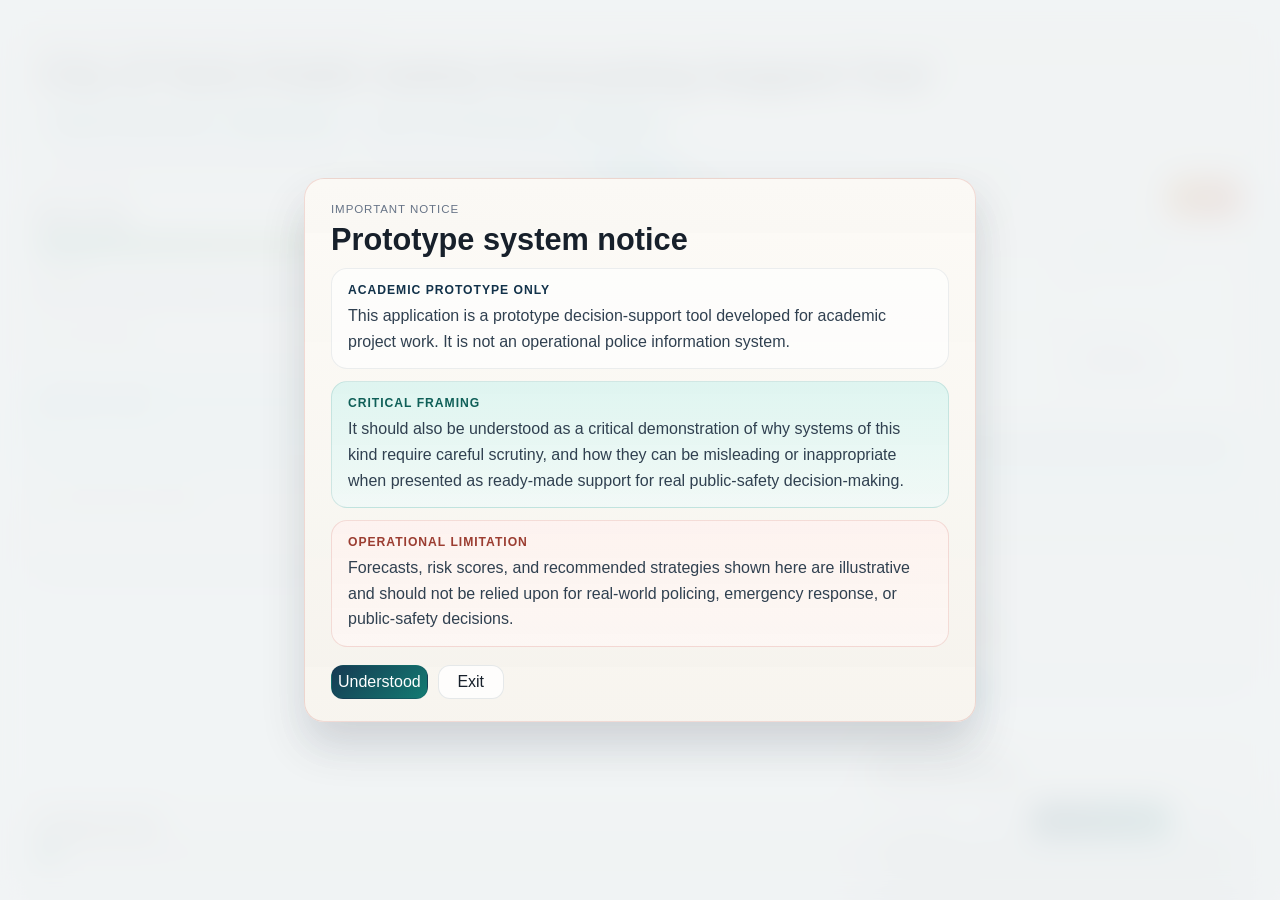
==== index.html @ fbf9be27 "Initial commit for GitHub Pages deployment" ====
<!DOCTYPE html>
<html lang="en">
<head>
  <meta charset="UTF-8">
  <meta name="viewport" content="width=device-width, initial-scale=1.0">
  <title>City of Tartu Public Safety Forecasting Support Tool</title>
  <link rel="stylesheet" href="app.css">
</head>
<body>
  <div class="app-shell">
    <div class="map-stage">
      <svg
        id="mapSvg"
        class="map-svg"
        viewBox="0 190 1220 1040"
        aria-label="City of Tartu public safety forecasting support tool"
        role="img"
      >
        <defs>
          <filter id="heat-blur" x="-50%" y="-50%" width="200%" height="200%">
            <feGaussianBlur stdDeviation="18"></feGaussianBlur>
          </filter>
          <filter id="panel-shadow" x="-30%" y="-30%" width="160%" height="160%">
            <feDropShadow dx="0" dy="6" stdDeviation="8" flood-color="#0d141b" flood-opacity="0.28"></feDropShadow>
          </filter>
        </defs>
        <rect x="-200" y="-200" width="2600" height="1800" fill="#ffffff"></rect>
        <g id="riverLayer" aria-hidden="true">
          <path
            class="river-outer"
            d="M 425 260
               C 412 292, 448 320, 500 344
               C 548 366, 610 390, 724 428
               C 746 452, 748 492, 732 534
               C 716 576, 706 618, 700 664
               C 720 704, 712 742, 742 784
               C 752 822, 776 862, 820 904
               C 866 944, 922 970, 990 990"
          ></path>
          <path
            class="river-inner"
            d="M 425 260
               C 412 292, 448 320, 500 344
               C 548 366, 610 390, 724 428
               C 746 452, 748 492, 732 534
               C 716 576, 706 618, 700 664
               C 720 704, 712 742, 742 784
               C 752 822, 776 862, 820 904
               C 866 944, 922 970, 990 990"
          ></path>
          <path
            class="river-branch"
            d="M 732 534
               C 770 560, 804 604, 820 650
               C 834 692, 840 734, 836 774"
          ></path>
        </g>
        <g id="districtZoneLayer"></g>
        <g id="districtLayer"></g>
      </svg>

      <header class="hud top-hud">
        <div class="top-left-stack">
          <div class="title-stack">
            <div class="eyebrow">Police Department Internal Decision Support</div>
            <h1>City of Tartu Public Safety Forecasting Support Tool</h1>
            <div class="title-subline">
              <a class="chip chip-link" href="xgboost_model.html">
                <span>XGBoost hourly forecast</span>
                <span class="chip-link-cue">Model details</span>
              </a>
              <a class="chip chip-link" href="dataset_view.html">
                <span>Source: Tartu Safety dataset</span>
                <span class="chip-link-cue">Open table</span>
              </a>
            </div>
          </div>

          <section class="panel legend-panel">
            <div class="panel-header tight">
              <div>
                <div class="panel-kicker">Heat legend</div>
                <h3>Risk scale</h3>
              </div>
              <div class="map-controls">
                <button id="zoomOut" class="mini-control zoom-label" type="button" aria-label="Zoom out">Zoom out</button>
                <button id="resetView" class="mini-control reset" type="button">Reset</button>
                <button id="zoomIn" class="mini-control zoom-label" type="button" aria-label="Zoom in">Zoom in</button>
              </div>
            </div>
            <div class="legend-bar"></div>
            <div class="legend-scale">
              <span>1/10 low</span>
              <span>10/10 critical</span>
            </div>
            <p class="legend-note">
              Risk score combines predicted incidents with population-adjusted exposure.
            </p>
            <div class="reference-block">
              <div class="panel-kicker">Map reference</div>
              <div id="districtReference" class="reference-list"></div>
            </div>
          </section>
        </div>
        <div class="summary-strip">
          <div class="summary-box context-highlight" id="summaryHourCard">
            <div class="summary-label">Forecast hour</div>
            <div class="summary-value" id="summaryHour">-</div>
          </div>
          <div class="summary-box">
            <div class="summary-label">Predicted city incidents</div>
            <div class="summary-value" id="summaryCityTotal">-</div>
          </div>
          <div class="summary-box">
            <div class="summary-label">City weather context</div>
            <div class="summary-value" id="summaryWeather">-</div>
          </div>
          <div class="summary-box">
            <div class="summary-label">Highest-risk suburb</div>
            <div class="summary-value" id="summaryTopArea">-</div>
          </div>
        </div>
      </header>

      <aside class="hud side-hud">
        <section class="panel selected-panel">
          <div class="panel-header">
            <div>
              <div class="panel-kicker">Selected suburb</div>
              <h2 id="selectedAreaName">Loading...</h2>
            </div>
            <div class="score-pill" id="selectedRiskPill">-</div>
          </div>
          <div class="metric-grid">
            <div class="metric">
              <span class="metric-label">Predicted incidents</span>
              <strong id="selectedIncident">-</strong>
            </div>
            <div class="metric">
              <span class="metric-label">Population</span>
              <strong id="selectedPopulation">-</strong>
            </div>
            <div class="metric">
              <span class="metric-label">Density</span>
              <strong id="selectedDensity">-</strong>
            </div>
            <div class="metric">
              <span class="metric-label">Forecast confidence</span>
              <strong id="selectedConfidence">-</strong>
            </div>
          </div>
          <div class="posture-card">
            <span class="metric-label">Recommended policing/patrolling strategy</span>
            <strong id="selectedPosture">-</strong>
          </div>
          <div class="risk-bar-shell">
            <div class="risk-bar-label">
              <span>Risk score</span>
              <span id="selectedRiskText">-</span>
            </div>
            <div class="risk-bar-track">
              <div class="risk-bar-fill" id="selectedRiskBar"></div>
            </div>
          </div>
          <div class="detail-list">
            <div><span>Foot traffic</span><strong id="selectedFootTraffic">-</strong></div>
            <div><span>Area type</span><strong id="selectedAreaType">-</strong></div>
            <div><span>Nightlife / student</span><strong id="selectedLifestyle">-</strong></div>
            <div><span>Population pressure</span><strong id="selectedPerCapita">-</strong></div>
          </div>
          <p class="selected-note" id="selectedNarrative"></p>
        </section>

        <section class="panel plan-panel">
          <div class="panel-header tight">
            <div>
              <div class="panel-kicker">Decision support</div>
              <h3>Patrol planning</h3>
            </div>
          </div>
          <p class="plan-copy">
            Turn the 48-hour forecast into direct patrol guidance.
          </p>
          <a class="plan-button" href="policing_plan.html">Generate 48-hour policing plan</a>
        </section>
      </aside>

      <footer class="hud bottom-hud">
        <div class="timeline-head">
          <div class="timeline-title">
            <div class="panel-kicker">48-hour outlook</div>
            <div id="timelineStamp" class="timeline-stamp">Loading forecast...</div>
          </div>
          <div class="timeline-controls">
            <button id="stepBack" class="control-button" type="button">-1h</button>
            <button id="playToggle" class="control-button primary" type="button">Run 48h Forecast</button>
            <button id="stepForward" class="control-button" type="button">+1h</button>
          </div>
        </div>
        <input id="hourSlider" class="timeline-slider" type="range" min="0" max="47" step="1" value="0">
        <div id="sliderScale" class="slider-scale"></div>
      </footer>

      <div id="loadingState" class="loading-state">
        <div class="loading-card">
          <div class="loading-title">Preparing 48-hour city forecast</div>
          <div class="loading-copy">Reading suburb history, weather context, and map layers.</div>
        </div>
      </div>

      <div id="errorState" class="error-state hidden">
        <div class="loading-card error-card">
          <div class="loading-title">Forecast failed to load</div>
          <div class="loading-copy" id="errorMessage"></div>
        </div>
      </div>

        <div id="startupGate" class="startup-gate">
          <div class="startup-card">
            <div class="eyebrow">Important notice</div>
            <h2>Prototype system notice</h2>

            <div class="startup-intro">
              <div class="startup-lead">Academic prototype only</div>
              <p>
                This application is a prototype decision-support tool developed for academic project work.
                It is not an operational police information system.
              </p>
            </div>

            <div class="startup-emphasis">
              <div class="startup-section-title">Critical framing</div>
              <p>
                It should also be understood as a critical demonstration of why systems of this kind
                require careful scrutiny, and how they can be misleading or inappropriate when presented
                as ready-made support for real public-safety decision-making.
              </p>
            </div>

            <div class="startup-warning-block">
              <div class="startup-section-title">Operational limitation</div>
              <p>
                Forecasts, risk scores, and recommended strategies shown here are illustrative and should
                not be relied upon for real-world policing, emergency response, or public-safety decisions.
              </p>
            </div>

            <div class="startup-actions">
              <button id="startupAccept" class="control-button primary" type="button">Understood</button>
              <button id="startupExit" class="control-button" type="button">Exit</button>
            </div>
          </div>
        </div>
      </div>
    </div>
  </div>

  <script src="embedded_dataset.js"></script>
  <script src="app.js"></script>
</body>
</html>
---- app.css ----
:root {
  --ink: #17202b;
  --muted: #677487;
  --panel: rgba(250, 247, 241, 0.88);
  --panel-strong: rgba(247, 243, 236, 0.94);
  --line: rgba(28, 39, 54, 0.10);
  --navy: #12324a;
  --teal: #137b72;
  --amber: #d58b2c;
  --red: #c24c3d;
  --cream: #f6f2ea;
}

* {
  box-sizing: border-box;
}

html,
body {
  width: 100%;
  height: 100%;
  margin: 0;
}

body {
  font-family: "Aptos", "Segoe UI Variable", "Trebuchet MS", sans-serif;
  color: var(--ink);
  background: #ffffff;
  overflow: hidden;
}

button,
input {
  font: inherit;
}

code {
  font-family: Consolas, "Courier New", monospace;
  font-size: 0.92em;
}

.hidden {
  display: none !important;
}

.app-shell,
.map-stage {
  width: 100%;
  height: 100%;
}

.map-stage {
  position: relative;
  overflow: hidden;
  background: #ffffff;
}

.map-svg {
  position: absolute;
  inset: 0;
  width: 100%;
  height: 100%;
  background: #ffffff;
  cursor: grab;
  touch-action: none;
}

.map-svg.is-dragging {
  cursor: grabbing;
}

.river-outer,
.river-inner,
.river-branch {
  fill: none;
  stroke-linecap: round;
  stroke-linejoin: round;
}

.river-outer {
  stroke: rgba(132, 223, 238, 0.62);
  stroke-width: 42;
}

.river-inner {
  stroke: rgba(93, 201, 223, 0.88);
  stroke-width: 24;
}

.river-branch {
  stroke: rgba(132, 223, 238, 0.76);
  stroke-width: 14;
}

.hud {
  position: absolute;
  z-index: 3;
}

.top-hud {
  top: 20px;
  left: 20px;
  right: 20px;
  display: flex;
  align-items: flex-start;
  justify-content: space-between;
  gap: 20px;
}

.top-left-stack {
  width: min(31rem, 32vw);
  display: flex;
  flex-direction: column;
  justify-content: space-between;
  min-height: calc(100vh - 40px);
  gap: 16px;
}

.title-stack {
  max-width: 100%;
  padding: 18px 20px 20px;
  border: 1px solid var(--line);
  border-radius: 16px;
  background: linear-gradient(180deg, rgba(246, 242, 234, 0.96), rgba(250, 247, 241, 0.86));
  backdrop-filter: blur(18px);
  box-shadow: 0 18px 40px rgba(17, 30, 43, 0.12);
}

.eyebrow,
.panel-kicker {
  text-transform: uppercase;
  letter-spacing: 0.08em;
  font-size: 0.72rem;
  color: var(--muted);
}

.title-stack h1 {
  margin: 6px 0 10px;
  font-size: clamp(1.7rem, 2.8vw, 2.5rem);
  line-height: 1.04;
}

.title-subline {
  display: flex;
  flex-wrap: wrap;
  gap: 8px;
}

.chip {
  padding: 7px 10px;
  border-radius: 999px;
  background: rgba(18, 50, 74, 0.07);
  border: 1px solid rgba(18, 50, 74, 0.08);
  color: var(--navy);
  font-size: 0.86rem;
}

.chip-link {
  display: inline-flex;
  align-items: center;
  gap: 10px;
  text-decoration: none;
  font-weight: 700;
  border-color: rgba(19, 123, 114, 0.20);
  background: linear-gradient(180deg, rgba(220, 244, 240, 0.96), rgba(240, 249, 247, 0.92));
  box-shadow: 0 10px 22px rgba(19, 123, 114, 0.10);
  transition: transform 180ms ease, border-color 180ms ease, background 180ms ease;
}

.chip-link:hover {
  transform: translateY(-1px);
  border-color: rgba(19, 123, 114, 0.34);
  background: linear-gradient(180deg, rgba(206, 239, 233, 0.98), rgba(233, 247, 244, 0.94));
}

.chip-link-cue {
  display: inline-flex;
  align-items: center;
  min-height: 22px;
  padding: 0 8px;
  border-radius: 999px;
  background: rgba(19, 123, 114, 0.14);
  color: #0f5f58;
  font-size: 0.74rem;
  font-weight: 800;
  text-transform: uppercase;
  letter-spacing: 0.04em;
}

.summary-strip {
  display: grid;
  grid-template-columns: repeat(4, minmax(150px, 1fr));
  gap: 10px;
  width: min(44rem, 48vw);
}

.summary-box,
.panel,
.bottom-hud {
  border: 1px solid var(--line);
  border-radius: 16px;
  background: var(--panel);
  backdrop-filter: blur(18px);
  box-shadow: 0 18px 36px rgba(17, 30, 43, 0.10);
}

.summary-box {
  padding: 14px 16px;
  min-height: 84px;
}

.context-highlight,
.reference-row.active {
  border-color: rgba(19, 123, 114, 0.26);
  background: linear-gradient(180deg, rgba(220, 244, 240, 0.96), rgba(240, 249, 247, 0.92));
  box-shadow: 0 16px 30px rgba(19, 123, 114, 0.12);
}

.summary-label,
.metric-label {
  font-size: 0.76rem;
  text-transform: uppercase;
  letter-spacing: 0.06em;
  color: var(--muted);
}

.summary-value {
  margin-top: 10px;
  font-size: 1.18rem;
  font-weight: 700;
}

.summary-hour-time {
  display: inline-block;
  margin-left: 4px;
  font-size: 1.34em;
  font-weight: 800;
  color: #0f5f58;
}

.side-hud {
  top: 154px;
  right: 20px;
  bottom: 20px;
  width: min(380px, 28vw);
  display: flex;
  flex-direction: column;
  gap: 10px;
}

.panel {
  padding: 16px 18px;
}

.selected-panel {
  flex: 0 0 auto;
  width: 125%;
  align-self: flex-end;
  margin-top: 6px;
  margin-bottom: 10px;
}

.plan-panel {
  flex: 0 0 auto;
  width: 125%;
  align-self: flex-end;
  margin-top: auto;
  padding: 14px 16px;
}

.plan-copy {
  margin: 0 0 12px;
  color: #304050;
  font-size: 0.95rem;
  line-height: 1.4;
}

.plan-button {
  display: inline-flex;
  align-items: center;
  justify-content: center;
  width: 100%;
  min-height: 42px;
  padding: 0 14px;
  border-radius: 13px;
  background: linear-gradient(135deg, #163a53, #137b72);
  color: white;
  text-decoration: none;
  font-size: 0.94rem;
  font-weight: 700;
  text-align: center;
  box-shadow: 0 14px 28px rgba(19, 123, 114, 0.18);
  transition: transform 180ms ease, box-shadow 180ms ease;
}

.plan-button:hover {
  transform: translateY(-1px);
  box-shadow: 0 18px 30px rgba(19, 123, 114, 0.22);
}

.legend-panel {
  flex: 0 0 auto;
  padding: 14px 16px;
}

.map-controls {
  display: flex;
  align-items: center;
  flex-wrap: wrap;
  gap: 8px;
}

.mini-control {
  min-width: 40px;
  height: 34px;
  padding: 0 10px;
  border: 1px solid rgba(18, 50, 74, 0.10);
  border-radius: 10px;
  background: rgba(255, 255, 255, 0.82);
  color: var(--ink);
  cursor: pointer;
  transition: transform 180ms ease, background 180ms ease, border-color 180ms ease;
}

.mini-control:hover {
  transform: translateY(-1px);
  border-color: rgba(18, 50, 74, 0.22);
}

.mini-control.reset {
  min-width: 62px;
}

.mini-control.zoom-label {
  min-width: 88px;
}

.panel-header {
  display: flex;
  align-items: flex-start;
  justify-content: space-between;
  gap: 14px;
  margin-bottom: 16px;
}

.panel-header h2,
.panel-header h3 {
  margin: 4px 0 0;
  line-height: 1.08;
}

.panel-header.tight {
  margin-bottom: 8px;
}

.score-pill {
  min-width: 74px;
  padding: 10px 12px;
  border-radius: 14px;
  text-align: center;
  font-size: 1.1rem;
  font-weight: 700;
  color: white;
  background: linear-gradient(135deg, var(--amber), var(--red));
}

.metric-grid {
  display: grid;
  grid-template-columns: repeat(2, minmax(0, 1fr));
  gap: 10px;
}

.metric {
  padding: 11px 12px;
  border-radius: 12px;
  background: rgba(255, 255, 255, 0.48);
  border: 1px solid rgba(18, 50, 74, 0.06);
}

.metric strong {
  display: block;
  margin-top: 6px;
  font-size: 1.02rem;
}

.posture-card {
  margin-top: 10px;
  padding: 11px 12px;
  border-radius: 12px;
  background: rgba(226, 244, 240, 0.92);
  border: 1px solid rgba(19, 123, 114, 0.14);
}

.posture-card strong {
  display: block;
  margin-top: 6px;
  font-size: 0.98rem;
  line-height: 1.4;
  color: #0f5f58;
}

.risk-bar-shell {
  margin-top: 14px;
}

.risk-bar-label {
  display: flex;
  justify-content: space-between;
  align-items: center;
  margin-bottom: 8px;
  font-size: 0.92rem;
}

.risk-bar-track {
  height: 10px;
  background: rgba(18, 50, 74, 0.09);
  border-radius: 999px;
  overflow: hidden;
}

.risk-bar-fill {
  height: 100%;
  width: 0;
  border-radius: 999px;
  background: linear-gradient(90deg, #2f9a78, #d58b2c, #c24c3d);
  transition: width 220ms ease;
}

.detail-list {
  margin-top: 14px;
  display: grid;
  gap: 8px;
}

.detail-list div {
  display: flex;
  justify-content: space-between;
  gap: 12px;
  font-size: 0.92rem;
}

.detail-list span {
  color: var(--muted);
}

.selected-note,
.legend-note {
  margin: 10px 0 0;
  font-size: 0.88rem;
  line-height: 1.4;
  color: #223142;
}

.reference-block {
  margin-top: 12px;
  padding-top: 12px;
  border-top: 1px solid rgba(18, 50, 74, 0.08);
}

.ranking-list {
  display: grid;
  gap: 8px;
  overflow: auto;
  padding-right: 4px;
}

.ranking-row {
  width: 100%;
  border: 1px solid rgba(18, 50, 74, 0.07);
  border-radius: 12px;
  background: rgba(255, 255, 255, 0.54);
  padding: 11px 12px;
  display: grid;
  grid-template-columns: 34px 1fr auto;
  align-items: center;
  gap: 10px;
  cursor: pointer;
  transition: transform 180ms ease, border-color 180ms ease, background 180ms ease;
}

.ranking-row:hover,
.ranking-row.active {
  transform: translateX(-2px);
  border-color: rgba(18, 50, 74, 0.20);
  background: rgba(255, 255, 255, 0.80);
}

.ranking-number {
  width: 34px;
  height: 34px;
  border-radius: 50%;
  display: grid;
  place-items: center;
  background: rgba(18, 50, 74, 0.08);
  font-weight: 700;
}

.ranking-area {
  font-weight: 700;
}

.ranking-subline {
  font-size: 0.85rem;
  color: var(--muted);
}

.ranking-risk {
  text-align: right;
}

.legend-bar {
  height: 14px;
  border-radius: 999px;
  background: linear-gradient(90deg, #2f9a78 0%, #d0b74b 45%, #d58b2c 68%, #c24c3d 100%);
}

.legend-scale {
  display: flex;
  justify-content: space-between;
  margin-top: 8px;
  font-size: 0.86rem;
  color: var(--muted);
}

.reference-list {
  margin-top: 8px;
  display: grid;
  grid-template-columns: repeat(3, minmax(0, 1fr));
  gap: 5px;
}

.reference-row {
  width: 100%;
  padding: 7px 8px;
  border: 1px solid rgba(18, 50, 74, 0.07);
  border-radius: 10px;
  background: rgba(255, 255, 255, 0.54);
  display: flex;
  align-items: center;
  gap: 8px;
  text-align: left;
  cursor: pointer;
  transition: transform 180ms ease, border-color 180ms ease, background 180ms ease;
}

.reference-row:hover,
.reference-row.active {
  transform: translateY(-1px);
}

.reference-row:hover {
  border-color: rgba(18, 50, 74, 0.20);
  background: rgba(255, 255, 255, 0.80);
}

.reference-number {
  width: 22px;
  height: 22px;
  border-radius: 50%;
  display: grid;
  place-items: center;
  flex: 0 0 auto;
  background: rgba(18, 50, 74, 0.08);
  font-size: 0.72rem;
  font-weight: 700;
}

.reference-row.active .reference-number {
  background: rgba(19, 123, 114, 0.16);
  color: #0f5f58;
}

.reference-row.active .reference-name,
.context-highlight .summary-value,
.context-highlight .summary-label {
  color: #0f5f58;
}

.reference-name {
  min-width: 0;
  font-size: 0.76rem;
  font-weight: 700;
  white-space: nowrap;
  overflow: hidden;
  text-overflow: ellipsis;
}

.bottom-hud {
  left: calc(20px + min(31rem, 32vw) + 20px);
  right: calc(20px + (min(380px, 28vw) * 1.25) + 20px);
  bottom: 20px;
  padding: 10px 14px 12px;
}

.bottom-hud.is-playing {
  border-color: rgba(19, 123, 114, 0.28);
  box-shadow: 0 18px 36px rgba(19, 123, 114, 0.12);
  animation: timeline-pulse 900ms ease-in-out infinite alternate;
}

.timeline-head {
  display: flex;
  align-items: center;
  justify-content: space-between;
  gap: 16px;
  margin-bottom: 6px;
}

.timeline-title {
  display: flex;
  flex-direction: column;
  gap: 4px;
}

.timeline-stamp {
  font-size: 0.94rem;
  font-weight: 700;
}

.timeline-controls {
  display: flex;
  align-items: center;
  gap: 8px;
}

.control-button {
  min-width: 66px;
  height: 34px;
  border: 1px solid rgba(18, 50, 74, 0.10);
  border-radius: 12px;
  background: rgba(255, 255, 255, 0.82);
  color: var(--ink);
  cursor: pointer;
  transition: transform 180ms ease, background 180ms ease, border-color 180ms ease;
}

.control-button:hover {
  transform: translateY(-1px);
  border-color: rgba(18, 50, 74, 0.22);
}

.control-button.primary {
  background: linear-gradient(135deg, #163a53, #137b72);
  color: white;
}

.control-button.primary.is-playing {
  background: linear-gradient(135deg, #0f5f58, #1aa493);
  box-shadow: 0 0 0 1px rgba(255, 255, 255, 0.18), 0 0 0 8px rgba(26, 164, 147, 0.14);
}

.timeline-slider {
  -webkit-appearance: none;
  appearance: none;
  width: 100%;
  height: 14px;
  border-radius: 999px;
  background: linear-gradient(90deg, #19a899 0%, #19a899 var(--progress, 0%), rgba(18, 50, 74, 0.10) var(--progress, 0%), rgba(18, 50, 74, 0.10) 100%);
  outline: none;
  box-shadow: inset 0 0 0 1px rgba(18, 50, 74, 0.07);
}

.timeline-slider.is-playing {
  animation: slider-pulse 700ms ease-in-out infinite alternate;
}

.timeline-slider::-webkit-slider-runnable-track {
  height: 14px;
  border-radius: 999px;
  background: transparent;
}

.timeline-slider::-webkit-slider-thumb {
  -webkit-appearance: none;
  appearance: none;
  width: 20px;
  height: 20px;
  margin-top: -3px;
  border: 2px solid rgba(255, 255, 255, 0.96);
  border-radius: 50%;
  background: #137b72;
  box-shadow: 0 6px 14px rgba(19, 123, 114, 0.24);
}

.timeline-slider::-moz-range-track {
  height: 14px;
  border-radius: 999px;
  background: transparent;
}

.timeline-slider::-moz-range-thumb {
  width: 20px;
  height: 20px;
  border: 2px solid rgba(255, 255, 255, 0.96);
  border-radius: 50%;
  background: #137b72;
  box-shadow: 0 6px 14px rgba(19, 123, 114, 0.24);
}

.timeline-slider::-moz-range-progress {
  height: 14px;
  border-radius: 999px;
  background: #19a899;
}

.slider-scale {
  margin-top: 4px;
  display: grid;
  grid-template-columns: repeat(9, 1fr);
  font-size: 0.68rem;
  color: var(--muted);
}

.slider-scale span:last-child {
  text-align: right;
}

@keyframes timeline-pulse {
  from {
    box-shadow: 0 18px 36px rgba(19, 123, 114, 0.12);
  }
  to {
    box-shadow: 0 18px 42px rgba(19, 123, 114, 0.22);
  }
}

@keyframes slider-pulse {
  from {
    box-shadow: inset 0 0 0 1px rgba(18, 50, 74, 0.07), 0 0 0 0 rgba(25, 168, 153, 0.00);
  }
  to {
    box-shadow: inset 0 0 0 1px rgba(18, 50, 74, 0.07), 0 0 0 6px rgba(25, 168, 153, 0.12);
  }
}

.loading-state,
.error-state {
  position: absolute;
  inset: 0;
  z-index: 5;
  display: grid;
  place-items: center;
  background: rgba(242, 239, 234, 0.58);
  backdrop-filter: blur(10px);
}

.startup-gate {
  position: absolute;
  inset: 0;
  z-index: 7;
  display: grid;
  place-items: center;
  padding: 24px;
  background: rgba(240, 244, 246, 0.76);
  backdrop-filter: blur(12px);
}

.startup-card {
  width: min(42rem, calc(100vw - 48px));
  padding: 24px 26px 22px;
  border-radius: 20px;
  border: 1px solid rgba(194, 76, 61, 0.18);
  background: linear-gradient(180deg, rgba(252, 250, 246, 0.99), rgba(247, 244, 238, 0.97));
  box-shadow: 0 24px 44px rgba(17, 30, 43, 0.16);
}

.startup-card h2 {
  margin: 8px 0 12px;
  font-size: clamp(1.6rem, 2.4vw, 2rem);
  line-height: 1.08;
}

.startup-card p {
  margin: 0;
  color: #304050;
  line-height: 1.6;
}

.startup-intro,
.startup-emphasis,
.startup-warning-block {
  padding: 14px 16px;
  border-radius: 16px;
}

.startup-intro {
  border: 1px solid rgba(18, 50, 74, 0.08);
  background: rgba(255, 255, 255, 0.66);
}

.startup-emphasis {
  margin-top: 12px;
  border: 1px solid rgba(19, 123, 114, 0.14);
  background: linear-gradient(180deg, rgba(220, 244, 240, 0.92), rgba(240, 249, 247, 0.90));
}

.startup-warning-block {
  margin-top: 12px;
  border: 1px solid rgba(194, 76, 61, 0.16);
  background: linear-gradient(180deg, rgba(253, 242, 239, 0.94), rgba(252, 247, 244, 0.92));
}

.startup-lead,
.startup-section-title {
  margin-bottom: 6px;
  font-size: 0.76rem;
  font-weight: 800;
  text-transform: uppercase;
  letter-spacing: 0.08em;
}

.startup-lead {
  color: var(--navy);
}

.startup-section-title {
  color: #0f5f58;
}

.startup-warning-block .startup-section-title {
  color: #9b3d31;
}

.startup-actions {
  display: flex;
  align-items: center;
  gap: 10px;
  margin-top: 18px;
}

.loading-card {
  max-width: 28rem;
  padding: 22px 24px;
  border-radius: 18px;
  background: rgba(252, 250, 246, 0.96);
  border: 1px solid rgba(18, 50, 74, 0.08);
  box-shadow: 0 18px 36px rgba(17, 30, 43, 0.12);
}

.loading-title {
  font-size: 1.2rem;
  font-weight: 700;
}

.loading-copy {
  margin-top: 8px;
  color: var(--muted);
  line-height: 1.5;
}

.error-card {
  border-color: rgba(194, 76, 61, 0.18);
}

.district-glow,
.district-zone,
.district-core,
.district-hit,
.district-label-box,
.district-label-line,
.district-label-micro {
  transition: all 220ms ease;
}

.district-zone {
  stroke: rgba(198, 52, 44, 0.42);
  stroke-width: 3.2;
  stroke-linejoin: round;
}

.district-hit {
  cursor: pointer;
  fill: transparent;
}

.district-label-box {
  fill: rgba(248, 244, 237, 0.94);
  stroke: rgba(18, 50, 74, 0.18);
  stroke-width: 1;
}

.district-label-line {
  font-family: "Aptos", "Segoe UI Variable", "Trebuchet MS", sans-serif;
  fill: var(--ink);
}

.district-number {
  font-size: 11px;
  font-weight: 700;
}

.district-name {
  font-size: 12px;
  font-weight: 700;
}

.district-metrics {
  font-size: 11px;
  fill: #304050;
}

.district-marker.selected .district-label-box {
  stroke-width: 1.8;
}

.district-marker.selected .district-core {
  stroke: rgba(255, 255, 255, 0.9);
  stroke-width: 2.2;
}

@media (max-width: 1380px) {
  .top-hud {
    flex-direction: column;
  }

  .top-left-stack {
    width: 100%;
    min-height: auto;
    justify-content: flex-start;
  }

  .summary-strip {
    width: 100%;
    grid-template-columns: repeat(2, minmax(0, 1fr));
  }

  .bottom-hud {
    left: 20px;
    right: 20px;
  }

  .side-hud {
    width: min(400px, 34vw);
  }

  .selected-panel {
    width: 100%;
  }

  .plan-panel {
    width: 100%;
  }
}

@media (max-width: 1120px) {
  body {
    overflow: auto;
  }

  .map-stage {
    min-height: 1180px;
  }

  .side-hud {
    top: 420px;
    width: calc(100% - 40px);
    right: 20px;
    left: 20px;
    bottom: 140px;
  }
}
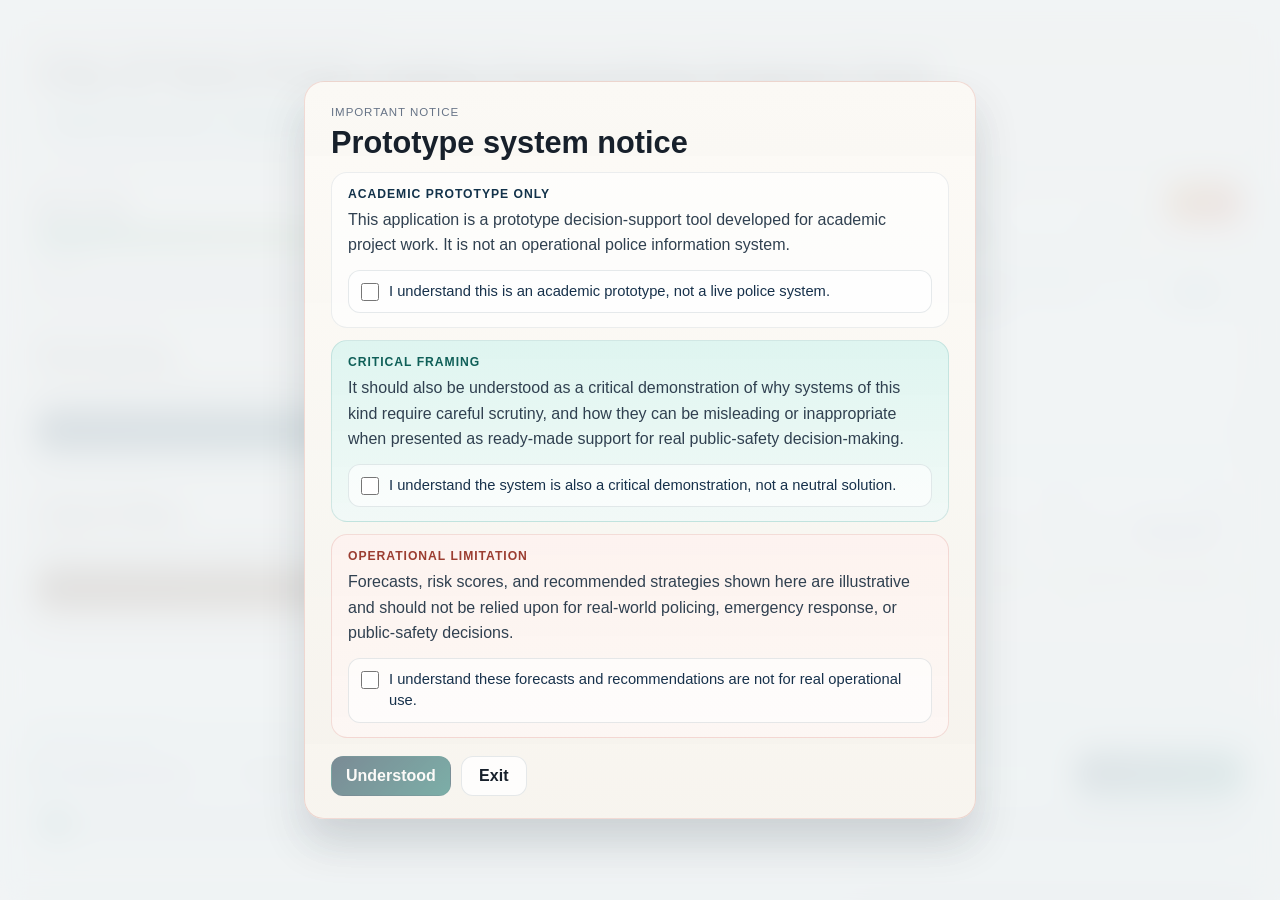
==== commit e75daa00: "Update forecasting app and critical analysis pages" ====
--- a/index.html
+++ b/index.html
@@ -96,29 +96,35 @@
             <p class="legend-note">
               Risk score combines predicted incidents with population-adjusted exposure.
             </p>
-            <div class="reference-block">
-              <div class="panel-kicker">Map reference</div>
-              <div id="districtReference" class="reference-list"></div>
-            </div>
           </section>
-        </div>
-        <div class="summary-strip">
-          <div class="summary-box context-highlight" id="summaryHourCard">
-            <div class="summary-label">Forecast hour</div>
-            <div class="summary-value" id="summaryHour">-</div>
-          </div>
-          <div class="summary-box">
-            <div class="summary-label">Predicted city incidents</div>
-            <div class="summary-value" id="summaryCityTotal">-</div>
-          </div>
-          <div class="summary-box">
-            <div class="summary-label">City weather context</div>
-            <div class="summary-value" id="summaryWeather">-</div>
-          </div>
-          <div class="summary-box">
-            <div class="summary-label">Highest-risk suburb</div>
-            <div class="summary-value" id="summaryTopArea">-</div>
-          </div>
+
+          <section class="panel plan-panel">
+            <div class="panel-header tight">
+              <div>
+                <div class="panel-kicker">Decision support</div>
+                <h3>Patrol planning</h3>
+              </div>
+            </div>
+            <p class="plan-copy">
+              Turn the 48-hour forecast into direct patrol guidance.
+            </p>
+            <a class="plan-button" href="policing_plan.html">Generate 48-hour policing plan</a>
+          </section>
+
+          <section class="panel critique-panel">
+            <div class="panel-header tight">
+              <div>
+                <div class="panel-kicker">Critical analysis</div>
+                <h3>Long-run effects</h3>
+              </div>
+            </div>
+            <p class="critique-copy">
+              Review how two years of repeated patrol allocation can create winners,
+              losers, and cumulative social effects across Tartu suburbs.
+            </p>
+            <a class="critique-button" href="critical_analysis.html">Open critical analysis</a>
+          </section>
+
         </div>
       </header>
 
@@ -127,31 +133,56 @@
           <div class="panel-header">
             <div>
               <div class="panel-kicker">Selected suburb</div>
-              <h2 id="selectedAreaName">Loading...</h2>
+              <div id="selectedAreaDropdown" class="selected-area-dropdown">
+                <button
+                  id="selectedAreaTrigger"
+                  class="selected-area-trigger"
+                  type="button"
+                  aria-haspopup="listbox"
+                  aria-expanded="false"
+                >
+                  Loading...
+                </button>
+                <div id="selectedAreaMenu" class="selected-area-menu" role="listbox" aria-label="Selected suburb"></div>
+              </div>
             </div>
             <div class="score-pill" id="selectedRiskPill">-</div>
           </div>
+          <section class="selected-chart-shell" aria-labelledby="selectedChartTitle">
+            <div class="selected-chart-header">
+              <div>
+                <div class="metric-label">48-hour suburb outlook</div>
+                <strong id="selectedChartTitle">Loading chart...</strong>
+              </div>
+              <div class="selected-chart-badge" id="selectedChartPeak">Peak -</div>
+            </div>
+            <svg
+              id="selectedForecastChart"
+              class="selected-forecast-chart"
+              viewBox="0 0 360 176"
+              role="img"
+              aria-label="48-hour selected suburb forecast chart"
+            ></svg>
+            <div class="selected-chart-axis">
+              <span id="selectedChartStart">Start</span>
+              <span id="selectedChartMid">+24h</span>
+              <span id="selectedChartEnd">+48h</span>
+            </div>
+            <div class="selected-chart-legend">
+              <span><i class="legend-swatch incidents"></i>Predicted incidents</span>
+              <span><i class="legend-swatch risk"></i>Risk score</span>
+              <span id="selectedChartActiveLegend"><i class="legend-swatch current"></i>Active hour</span>
+            </div>
+          </section>
           <div class="metric-grid">
             <div class="metric">
               <span class="metric-label">Predicted incidents</span>
               <strong id="selectedIncident">-</strong>
             </div>
             <div class="metric">
-              <span class="metric-label">Population</span>
-              <strong id="selectedPopulation">-</strong>
-            </div>
-            <div class="metric">
-              <span class="metric-label">Density</span>
-              <strong id="selectedDensity">-</strong>
-            </div>
-            <div class="metric">
               <span class="metric-label">Forecast confidence</span>
               <strong id="selectedConfidence">-</strong>
             </div>
-          </div>
-          <div class="posture-card">
-            <span class="metric-label">Recommended policing/patrolling strategy</span>
-            <strong id="selectedPosture">-</strong>
           </div>
           <div class="risk-bar-shell">
             <div class="risk-bar-label">
@@ -162,44 +193,45 @@
               <div class="risk-bar-fill" id="selectedRiskBar"></div>
             </div>
           </div>
+          <div class="posture-card">
+            <div class="posture-visual">
+              <img
+                src="assets/patrol-vehicle-card.png"
+                alt="Police patrol vehicle"
+                class="posture-vehicle-image"
+              >
+            </div>
+            <div class="posture-copy">
+              <span class="metric-label">Recommended policing strategy</span>
+              <strong id="selectedPosture">-</strong>
+            </div>
+          </div>
           <div class="detail-list">
             <div><span>Foot traffic</span><strong id="selectedFootTraffic">-</strong></div>
             <div><span>Area type</span><strong id="selectedAreaType">-</strong></div>
+            <div><span>Population</span><strong id="selectedPopulation">-</strong></div>
+            <div><span>Population density</span><strong id="selectedDensity">-</strong></div>
             <div><span>Nightlife / student</span><strong id="selectedLifestyle">-</strong></div>
             <div><span>Population pressure</span><strong id="selectedPerCapita">-</strong></div>
           </div>
           <p class="selected-note" id="selectedNarrative"></p>
         </section>
-
-        <section class="panel plan-panel">
-          <div class="panel-header tight">
-            <div>
-              <div class="panel-kicker">Decision support</div>
-              <h3>Patrol planning</h3>
-            </div>
-          </div>
-          <p class="plan-copy">
-            Turn the 48-hour forecast into direct patrol guidance.
-          </p>
-          <a class="plan-button" href="policing_plan.html">Generate 48-hour policing plan</a>
-        </section>
       </aside>
 
-      <footer class="hud bottom-hud">
-        <div class="timeline-head">
-          <div class="timeline-title">
-            <div class="panel-kicker">48-hour outlook</div>
-            <div id="timelineStamp" class="timeline-stamp">Loading forecast...</div>
-          </div>
-          <div class="timeline-controls">
-            <button id="stepBack" class="control-button" type="button">-1h</button>
-            <button id="playToggle" class="control-button primary" type="button">Run 48h Forecast</button>
-            <button id="stepForward" class="control-button" type="button">+1h</button>
-          </div>
-        </div>
-        <input id="hourSlider" class="timeline-slider" type="range" min="0" max="47" step="1" value="0">
-        <div id="sliderScale" class="slider-scale"></div>
-      </footer>
+        <footer class="hud bottom-hud">
+          <div class="panel-kicker timeline-kicker">48-hour outlook</div>
+          <div class="timeline-head">
+            <div class="timeline-meta">
+              <div id="timelineWindow" class="timeline-window">Loading forecast...</div>
+              <div id="timelineContext" class="timeline-context">Preparing weather context...</div>
+            </div>
+            <div class="timeline-controls">
+              <button id="playToggle" class="control-button primary" type="button">Run 48h Forecast</button>
+            </div>
+          </div>
+          <input id="hourSlider" class="timeline-slider" type="range" min="0" max="47" step="1" value="0">
+          <div id="sliderScale" class="slider-scale"></div>
+        </footer>
 
       <div id="loadingState" class="loading-state">
         <div class="loading-card">
@@ -215,7 +247,7 @@
         </div>
       </div>
 
-        <div id="startupGate" class="startup-gate">
+      <div id="startupGate" class="startup-gate hidden" hidden>
           <div class="startup-card">
             <div class="eyebrow">Important notice</div>
             <h2>Prototype system notice</h2>
@@ -226,6 +258,10 @@
                 This application is a prototype decision-support tool developed for academic project work.
                 It is not an operational police information system.
               </p>
+              <label class="startup-check">
+                <input id="startupAckAcademic" type="checkbox">
+                <span>I understand this is an academic prototype, not a live police system.</span>
+              </label>
             </div>
 
             <div class="startup-emphasis">
@@ -235,6 +271,10 @@
                 require careful scrutiny, and how they can be misleading or inappropriate when presented
                 as ready-made support for real public-safety decision-making.
               </p>
+              <label class="startup-check">
+                <input id="startupAckCritical" type="checkbox">
+                <span>I understand the system is also a critical demonstration, not a neutral solution.</span>
+              </label>
             </div>
 
             <div class="startup-warning-block">
@@ -243,10 +283,14 @@
                 Forecasts, risk scores, and recommended strategies shown here are illustrative and should
                 not be relied upon for real-world policing, emergency response, or public-safety decisions.
               </p>
+              <label class="startup-check">
+                <input id="startupAckOperational" type="checkbox">
+                <span>I understand these forecasts and recommendations are not for real operational use.</span>
+              </label>
             </div>
 
             <div class="startup-actions">
-              <button id="startupAccept" class="control-button primary" type="button">Understood</button>
+              <button id="startupAccept" class="control-button primary" type="button" disabled>Understood</button>
               <button id="startupExit" class="control-button" type="button">Exit</button>
             </div>
           </div>
--- a/app.css
+++ b/app.css
@@ -43,6 +43,10 @@
   display: none !important;
 }
 
+[hidden] {
+  display: none !important;
+}
+
 .app-shell,
 .map-stage {
   width: 100%;
@@ -100,10 +104,10 @@
 .top-hud {
   top: 20px;
   left: 20px;
-  right: 20px;
+  right: auto;
   display: flex;
   align-items: flex-start;
-  justify-content: space-between;
+  justify-content: flex-start;
   gap: 20px;
 }
 
@@ -111,9 +115,9 @@
   width: min(31rem, 32vw);
   display: flex;
   flex-direction: column;
-  justify-content: space-between;
+  justify-content: flex-start;
   min-height: calc(100vh - 40px);
-  gap: 16px;
+  gap: 8px;
 }
 
 .title-stack {
@@ -189,9 +193,9 @@
 
 .summary-strip {
   display: grid;
-  grid-template-columns: repeat(4, minmax(150px, 1fr));
+  grid-template-columns: repeat(2, minmax(0, 1fr));
   gap: 10px;
-  width: min(44rem, 48vw);
+  width: 100%;
 }
 
 .summary-box,
@@ -209,8 +213,7 @@
   min-height: 84px;
 }
 
-.context-highlight,
-.reference-row.active {
+.context-highlight {
   border-color: rgba(19, 123, 114, 0.26);
   background: linear-gradient(180deg, rgba(220, 244, 240, 0.96), rgba(240, 249, 247, 0.92));
   box-shadow: 0 16px 30px rgba(19, 123, 114, 0.12);
@@ -239,12 +242,13 @@
 }
 
 .side-hud {
-  top: 154px;
+  top: 20px;
   right: 20px;
   bottom: 20px;
   width: min(380px, 28vw);
   display: flex;
   flex-direction: column;
+  justify-content: flex-end;
   gap: 10px;
 }
 
@@ -256,15 +260,24 @@
   flex: 0 0 auto;
   width: 125%;
   align-self: flex-end;
-  margin-top: 6px;
-  margin-bottom: 10px;
-}
+  margin-top: 0;
+  margin-bottom: 0;
+}
+
+.critique-panel {
+  flex: 0 0 auto;
+  width: 100%;
+  align-self: stretch;
+  margin-top: auto;
+  padding: 14px 16px;
+}
+
 
 .plan-panel {
   flex: 0 0 auto;
-  width: 125%;
-  align-self: flex-end;
-  margin-top: auto;
+  width: 100%;
+  align-self: stretch;
+  margin-top: 0;
   padding: 14px 16px;
 }
 
@@ -297,6 +310,37 @@
   transform: translateY(-1px);
   box-shadow: 0 18px 30px rgba(19, 123, 114, 0.22);
 }
+
+.critique-copy {
+  margin: 0 0 12px;
+  color: #304050;
+  font-size: 0.94rem;
+  line-height: 1.45;
+}
+
+.critique-button {
+  display: inline-flex;
+  align-items: center;
+  justify-content: center;
+  width: 100%;
+  min-height: 42px;
+  padding: 0 14px;
+  border-radius: 13px;
+  background: linear-gradient(135deg, #5b3a26, #b16a2c);
+  color: white;
+  text-decoration: none;
+  font-size: 0.94rem;
+  font-weight: 700;
+  text-align: center;
+  box-shadow: 0 14px 28px rgba(177, 106, 44, 0.18);
+  transition: transform 180ms ease, box-shadow 180ms ease;
+}
+
+.critique-button:hover {
+  transform: translateY(-1px);
+  box-shadow: 0 18px 30px rgba(177, 106, 44, 0.22);
+}
+
 
 .legend-panel {
   flex: 0 0 auto;
@@ -349,6 +393,114 @@
   line-height: 1.08;
 }
 
+.selected-area-dropdown {
+  position: relative;
+  margin-top: 6px;
+}
+
+.selected-area-trigger::after {
+  content: "";
+  position: absolute;
+  top: 50%;
+  right: 16px;
+  width: 12px;
+  height: 12px;
+  border-right: 2px solid #0f5f58;
+  border-bottom: 2px solid #0f5f58;
+  transform: translateY(-65%) rotate(45deg);
+  pointer-events: none;
+  opacity: 0.9;
+  transition: transform 180ms ease;
+}
+
+.selected-area-dropdown.open .selected-area-trigger::after {
+  transform: translateY(-35%) rotate(225deg);
+}
+
+.selected-area-trigger {
+  position: relative;
+  display: block;
+  min-width: 240px;
+  width: 100%;
+  padding: 11px 48px 11px 16px;
+  border: 1px solid rgba(19, 123, 114, 0.16);
+  border-radius: 16px;
+  background: linear-gradient(180deg, rgba(255, 255, 255, 0.96), rgba(244, 250, 248, 0.94));
+  color: var(--ink);
+  font-size: 1.35rem;
+  font-weight: 700;
+  line-height: 1.15;
+  text-align: left;
+  cursor: pointer;
+  box-shadow: inset 0 1px 0 rgba(255, 255, 255, 0.72), 0 10px 22px rgba(19, 123, 114, 0.08);
+  transition: border-color 180ms ease, box-shadow 180ms ease, transform 180ms ease;
+}
+
+.selected-area-trigger:hover,
+.selected-area-trigger:focus,
+.selected-area-dropdown.open .selected-area-trigger {
+  border-color: rgba(19, 123, 114, 0.34);
+  outline: none;
+  box-shadow: inset 0 1px 0 rgba(255, 255, 255, 0.8), 0 0 0 4px rgba(19, 123, 114, 0.10), 0 14px 26px rgba(19, 123, 114, 0.12);
+}
+
+.selected-area-trigger:focus,
+.selected-area-dropdown.open .selected-area-trigger {
+  transform: translateY(-1px);
+}
+
+.selected-area-menu {
+  position: absolute;
+  top: calc(100% + 10px);
+  left: 0;
+  right: 0;
+  z-index: 8;
+  display: none;
+  max-height: 280px;
+  padding: 8px;
+  overflow-y: auto;
+  border: 1px solid rgba(19, 123, 114, 0.16);
+  border-radius: 18px;
+  background: linear-gradient(180deg, rgba(252, 254, 253, 0.98), rgba(242, 249, 247, 0.98));
+  box-shadow: 0 22px 36px rgba(17, 30, 43, 0.16);
+  backdrop-filter: blur(14px);
+}
+
+.selected-area-dropdown.open .selected-area-menu {
+  display: grid;
+  gap: 6px;
+}
+
+.selected-area-option {
+  width: 100%;
+  padding: 10px 12px;
+  border: 1px solid transparent;
+  border-radius: 14px;
+  background: rgba(255, 255, 255, 0.64);
+  color: var(--ink);
+  font-size: 1rem;
+  font-weight: 700;
+  text-align: left;
+  cursor: pointer;
+  transition: transform 160ms ease, border-color 160ms ease, background 160ms ease, color 160ms ease;
+}
+
+.selected-area-option:hover,
+.selected-area-option:focus {
+  border-color: rgba(19, 123, 114, 0.18);
+  background: rgba(255, 255, 255, 0.94);
+  color: #0f5f58;
+  outline: none;
+  transform: translateY(-1px);
+}
+
+.selected-area-option.active {
+  border-color: rgba(19, 123, 114, 0.24);
+  background: linear-gradient(180deg, rgba(220, 244, 240, 0.96), rgba(240, 249, 247, 0.92));
+  color: #0f5f58;
+  box-shadow: 0 10px 18px rgba(19, 123, 114, 0.12);
+}
+
 .panel-header.tight {
   margin-bottom: 8px;
 }
@@ -367,35 +519,84 @@
 .metric-grid {
   display: grid;
   grid-template-columns: repeat(2, minmax(0, 1fr));
-  gap: 10px;
+  gap: 8px;
 }
 
 .metric {
-  padding: 11px 12px;
-  border-radius: 12px;
-  background: rgba(255, 255, 255, 0.48);
+  display: grid;
+  gap: 4px;
+  min-width: 0;
+  padding: 9px 10px;
+  border-radius: 10px;
+  background: rgba(255, 255, 255, 0.62);
   border: 1px solid rgba(18, 50, 74, 0.06);
+  font-size: 0.9rem;
+}
+
+.metric .metric-label {
+  display: block;
+  font-size: 0.72rem;
+  line-height: 1.2;
+  text-transform: uppercase;
+  letter-spacing: 0.05em;
 }
 
 .metric strong {
   display: block;
-  margin-top: 6px;
-  font-size: 1.02rem;
+  min-width: 0;
+  margin-top: 0;
+  font-size: 0.9rem;
+  line-height: 1.28;
+  color: #17314b;
 }
 
 .posture-card {
   margin-top: 10px;
-  padding: 11px 12px;
+  display: grid;
+  grid-template-columns: 88px minmax(0, 1fr);
+  align-items: center;
+  gap: 7px;
+  padding: 2px 8px;
   border-radius: 12px;
-  background: rgba(226, 244, 240, 0.92);
-  border: 1px solid rgba(19, 123, 114, 0.14);
+  background: #ffffff;
+  border: 1px solid rgba(18, 50, 74, 0.08);
+}
+
+.posture-visual {
+  display: flex;
+  align-items: center;
+  justify-content: center;
+  overflow: visible;
+  padding: 0;
+  border-radius: 0;
+  border: 0;
+  background: transparent;
+  align-self: stretch;
+}
+
+.posture-vehicle-image {
+  display: block;
+  width: 100%;
+  height: 58px;
+  object-fit: contain;
+  object-position: center center;
+}
+
+.posture-copy {
+  min-width: 0;
+}
+
+.posture-copy .metric-label {
+  display: block;
+  white-space: nowrap;
 }
 
 .posture-card strong {
   display: block;
-  margin-top: 6px;
-  font-size: 0.98rem;
-  line-height: 1.4;
+  margin-top: 2px;
+  font-size: 0.86rem;
+  line-height: 1.15;
+  white-space: nowrap;
   color: #0f5f58;
 }
 
@@ -426,35 +627,152 @@
   transition: width 220ms ease;
 }
 
+.selected-chart-shell {
+  margin-top: 14px;
+  padding: 13px 13px 12px;
+  border-radius: 14px;
+  background: linear-gradient(180deg, rgba(245, 250, 249, 0.92), rgba(255, 255, 255, 0.82));
+  border: 1px solid rgba(19, 123, 114, 0.10);
+}
+
+.selected-chart-shell + .metric-grid {
+  margin-top: 10px;
+}
+
+.selected-chart-header {
+  display: flex;
+  align-items: flex-start;
+  justify-content: space-between;
+  gap: 10px;
+  margin-bottom: 10px;
+}
+
+.selected-chart-header strong {
+  display: block;
+  margin-top: 4px;
+  font-size: 0.96rem;
+  line-height: 1.25;
+  color: #17314b;
+}
+
+.selected-chart-badge {
+  flex: 0 0 auto;
+  padding: 7px 10px;
+  border-radius: 11px;
+  background: rgba(19, 123, 114, 0.12);
+  color: #0f5f58;
+  font-size: 0.8rem;
+  font-weight: 700;
+  line-height: 1.2;
+  text-align: right;
+}
+
+.selected-forecast-chart {
+  display: block;
+  width: 100%;
+  height: auto;
+  border-radius: 12px;
+  background: linear-gradient(180deg, rgba(255, 255, 255, 0.92), rgba(243, 249, 248, 0.90));
+  cursor: pointer;
+}
+
+.selected-chart-axis,
+.selected-chart-legend {
+  display: flex;
+  align-items: center;
+  justify-content: space-between;
+  gap: 10px;
+  flex-wrap: wrap;
+}
+
+.selected-chart-axis {
+  margin-top: 8px;
+  font-size: 0.78rem;
+  color: var(--muted);
+}
+
+.selected-chart-legend {
+  margin-top: 8px;
+  font-size: 0.8rem;
+  color: #304050;
+}
+
+.selected-chart-legend span {
+  display: inline-flex;
+  align-items: center;
+  gap: 6px;
+}
+
+#selectedChartActiveLegend {
+  padding: 4px 8px;
+  border-radius: 999px;
+  background: rgba(19, 49, 74, 0.08);
+  color: #13314a;
+  font-weight: 700;
+}
+
+.legend-swatch {
+  display: inline-block;
+  width: 14px;
+  height: 4px;
+  border-radius: 999px;
+}
+
+.legend-swatch.incidents {
+  background: #137b72;
+}
+
+.legend-swatch.risk {
+  background: #c86b29;
+}
+
+.legend-swatch.current {
+  width: 4px;
+  height: 14px;
+  background: #13314a;
+}
+
 .detail-list {
-  margin-top: 14px;
+  margin-top: 10px;
   display: grid;
-  gap: 8px;
+  grid-template-columns: repeat(3, minmax(0, 1fr));
+  gap: 6px;
 }
 
 .detail-list div {
-  display: flex;
-  justify-content: space-between;
-  gap: 12px;
-  font-size: 0.92rem;
+  display: grid;
+  gap: 2px;
+  min-width: 0;
+  padding: 6px 7px;
+  border-radius: 9px;
+  background: rgba(255, 255, 255, 0.62);
+  border: 1px solid rgba(18, 50, 74, 0.06);
+  font-size: 0.8rem;
 }
 
 .detail-list span {
+  display: block;
+  font-size: 0.62rem;
+  line-height: 1.1;
+  text-transform: uppercase;
+  letter-spacing: 0.03em;
   color: var(--muted);
+}
+
+.detail-list strong {
+  display: block;
+  min-width: 0;
+  line-height: 1.14;
+  font-size: 0.8rem;
+  color: #17314b;
 }
 
 .selected-note,
 .legend-note {
   margin: 10px 0 0;
-  font-size: 0.88rem;
-  line-height: 1.4;
+  font-size: 0.82rem;
+  line-height: 1.25;
   color: #223142;
-}
-
-.reference-block {
-  margin-top: 12px;
-  padding-top: 12px;
-  border-top: 1px solid rgba(18, 50, 74, 0.08);
 }
 
 .ranking-list {
@@ -522,80 +840,31 @@
   color: var(--muted);
 }
 
-.reference-list {
-  margin-top: 8px;
-  display: grid;
-  grid-template-columns: repeat(3, minmax(0, 1fr));
-  gap: 5px;
-}
-
-.reference-row {
-  width: 100%;
-  padding: 7px 8px;
-  border: 1px solid rgba(18, 50, 74, 0.07);
-  border-radius: 10px;
-  background: rgba(255, 255, 255, 0.54);
-  display: flex;
-  align-items: center;
-  gap: 8px;
-  text-align: left;
-  cursor: pointer;
-  transition: transform 180ms ease, border-color 180ms ease, background 180ms ease;
-}
-
-.reference-row:hover,
-.reference-row.active {
-  transform: translateY(-1px);
-}
-
-.reference-row:hover {
-  border-color: rgba(18, 50, 74, 0.20);
-  background: rgba(255, 255, 255, 0.80);
-}
-
-.reference-number {
-  width: 22px;
-  height: 22px;
-  border-radius: 50%;
-  display: grid;
-  place-items: center;
-  flex: 0 0 auto;
-  background: rgba(18, 50, 74, 0.08);
-  font-size: 0.72rem;
-  font-weight: 700;
-}
-
-.reference-row.active .reference-number {
-  background: rgba(19, 123, 114, 0.16);
-  color: #0f5f58;
-}
-
-.reference-row.active .reference-name,
 .context-highlight .summary-value,
 .context-highlight .summary-label {
   color: #0f5f58;
-}
-
-.reference-name {
-  min-width: 0;
-  font-size: 0.76rem;
-  font-weight: 700;
-  white-space: nowrap;
-  overflow: hidden;
-  text-overflow: ellipsis;
 }
 
 .bottom-hud {
   left: calc(20px + min(31rem, 32vw) + 20px);
   right: calc(20px + (min(380px, 28vw) * 1.25) + 20px);
   bottom: 20px;
-  padding: 10px 14px 12px;
+  min-height: 164px;
+  padding: 16px 18px 18px;
+  border-color: rgba(19, 123, 114, 0.24);
+  background: linear-gradient(180deg, rgba(228, 246, 242, 0.96), rgba(247, 252, 251, 0.94));
+  box-shadow: 0 22px 42px rgba(19, 123, 114, 0.14);
 }
 
 .bottom-hud.is-playing {
-  border-color: rgba(19, 123, 114, 0.28);
-  box-shadow: 0 18px 36px rgba(19, 123, 114, 0.12);
+  border-color: rgba(19, 123, 114, 0.34);
+  box-shadow: 0 22px 44px rgba(19, 123, 114, 0.18);
   animation: timeline-pulse 900ms ease-in-out infinite alternate;
+}
+
+.timeline-kicker {
+  display: block;
+  margin-bottom: 8px;
 }
 
 .timeline-head {
@@ -603,17 +872,44 @@
   align-items: center;
   justify-content: space-between;
   gap: 16px;
-  margin-bottom: 6px;
-}
-
-.timeline-title {
-  display: flex;
-  flex-direction: column;
-  gap: 4px;
-}
-
-.timeline-stamp {
-  font-size: 0.94rem;
+  margin-bottom: 12px;
+}
+
+.timeline-meta {
+  display: flex;
+  flex-direction: row;
+  align-items: center;
+  gap: 10px;
+  flex-wrap: nowrap;
+  min-width: 0;
+}
+
+.timeline-window {
+  display: inline-flex;
+  align-items: center;
+  min-height: 40px;
+  padding: 8px 14px 8px 12px;
+  border-radius: 12px;
+  border: 1px solid rgba(19, 123, 114, 0.18);
+  border-left: 4px solid #137b72;
+  background: linear-gradient(180deg, rgba(255, 255, 255, 0.94), rgba(240, 249, 247, 0.92));
+  color: #17314b;
+  font-size: 1.02rem;
+  font-weight: 800;
+  letter-spacing: 0.01em;
+  box-shadow: inset 0 1px 0 rgba(255, 255, 255, 0.78);
+}
+
+.timeline-context {
+  display: inline-flex;
+  align-items: center;
+  min-height: 28px;
+  padding: 0 10px;
+  border-radius: 999px;
+  background: rgba(255, 255, 255, 0.70);
+  border: 1px solid rgba(19, 123, 114, 0.14);
+  color: #355064;
+  font-size: 0.88rem;
   font-weight: 700;
 }
 
@@ -621,15 +917,18 @@
   display: flex;
   align-items: center;
   gap: 8px;
+  flex-wrap: wrap;
 }
 
 .control-button {
   min-width: 66px;
-  height: 34px;
+  height: 40px;
+  padding: 0 14px;
   border: 1px solid rgba(18, 50, 74, 0.10);
   border-radius: 12px;
   background: rgba(255, 255, 255, 0.82);
   color: var(--ink);
+  font-weight: 700;
   cursor: pointer;
   transition: transform 180ms ease, background 180ms ease, border-color 180ms ease;
 }
@@ -642,6 +941,7 @@
 .control-button.primary {
   background: linear-gradient(135deg, #163a53, #137b72);
   color: white;
+  box-shadow: 0 14px 28px rgba(19, 123, 114, 0.20);
 }
 
 .control-button.primary.is-playing {
@@ -653,11 +953,12 @@
   -webkit-appearance: none;
   appearance: none;
   width: 100%;
-  height: 14px;
+  height: 30px;
   border-radius: 999px;
   background: linear-gradient(90deg, #19a899 0%, #19a899 var(--progress, 0%), rgba(18, 50, 74, 0.10) var(--progress, 0%), rgba(18, 50, 74, 0.10) 100%);
   outline: none;
-  box-shadow: inset 0 0 0 1px rgba(18, 50, 74, 0.07);
+  overflow: visible;
+  box-shadow: inset 0 0 0 1px rgba(18, 50, 74, 0.08), 0 10px 18px rgba(19, 123, 114, 0.10);
 }
 
 .timeline-slider.is-playing {
@@ -665,7 +966,7 @@
 }
 
 .timeline-slider::-webkit-slider-runnable-track {
-  height: 14px;
+  height: 30px;
   border-radius: 999px;
   background: transparent;
 }
@@ -673,41 +974,43 @@
 .timeline-slider::-webkit-slider-thumb {
   -webkit-appearance: none;
   appearance: none;
-  width: 20px;
-  height: 20px;
-  margin-top: -3px;
-  border: 2px solid rgba(255, 255, 255, 0.96);
+  width: 28px;
+  height: 28px;
+  margin-top: 1px;
+  border: 3px solid rgba(255, 255, 255, 0.98);
   border-radius: 50%;
   background: #137b72;
-  box-shadow: 0 6px 14px rgba(19, 123, 114, 0.24);
+  box-shadow: 0 8px 18px rgba(19, 123, 114, 0.26);
 }
 
 .timeline-slider::-moz-range-track {
-  height: 14px;
+  height: 30px;
   border-radius: 999px;
   background: transparent;
 }
 
 .timeline-slider::-moz-range-thumb {
-  width: 20px;
-  height: 20px;
-  border: 2px solid rgba(255, 255, 255, 0.96);
+  width: 28px;
+  height: 28px;
+  border: 3px solid rgba(255, 255, 255, 0.98);
   border-radius: 50%;
   background: #137b72;
-  box-shadow: 0 6px 14px rgba(19, 123, 114, 0.24);
+  box-shadow: 0 8px 18px rgba(19, 123, 114, 0.26);
+  transform: none;
 }
 
 .timeline-slider::-moz-range-progress {
-  height: 14px;
+  height: 30px;
   border-radius: 999px;
   background: #19a899;
 }
 
 .slider-scale {
-  margin-top: 4px;
+  margin-top: 10px;
   display: grid;
   grid-template-columns: repeat(9, 1fr);
-  font-size: 0.68rem;
+  font-size: 0.76rem;
+  font-weight: 600;
   color: var(--muted);
 }
 
@@ -717,19 +1020,19 @@
 
 @keyframes timeline-pulse {
   from {
-    box-shadow: 0 18px 36px rgba(19, 123, 114, 0.12);
+    box-shadow: 0 22px 42px rgba(19, 123, 114, 0.16);
   }
   to {
-    box-shadow: 0 18px 42px rgba(19, 123, 114, 0.22);
+    box-shadow: 0 24px 48px rgba(19, 123, 114, 0.28);
   }
 }
 
 @keyframes slider-pulse {
   from {
-    box-shadow: inset 0 0 0 1px rgba(18, 50, 74, 0.07), 0 0 0 0 rgba(25, 168, 153, 0.00);
+    box-shadow: inset 0 0 0 1px rgba(18, 50, 74, 0.08), 0 0 0 0 rgba(25, 168, 153, 0.00), 0 10px 18px rgba(19, 123, 114, 0.10);
   }
   to {
-    box-shadow: inset 0 0 0 1px rgba(18, 50, 74, 0.07), 0 0 0 6px rgba(25, 168, 153, 0.12);
+    box-shadow: inset 0 0 0 1px rgba(18, 50, 74, 0.08), 0 0 0 10px rgba(25, 168, 153, 0.12), 0 12px 22px rgba(19, 123, 114, 0.14);
   }
 }
 
@@ -821,11 +1124,46 @@
   color: #9b3d31;
 }
 
+.startup-check {
+  display: flex;
+  align-items: flex-start;
+  gap: 10px;
+  margin-top: 12px;
+  padding: 10px 12px;
+  border-radius: 12px;
+  background: rgba(255, 255, 255, 0.62);
+  border: 1px solid rgba(18, 50, 74, 0.10);
+  color: #17314b;
+  font-size: 0.92rem;
+  line-height: 1.45;
+  cursor: pointer;
+}
+
+.startup-check input {
+  margin: 2px 0 0;
+  width: 18px;
+  height: 18px;
+  accent-color: #137b72;
+  flex: 0 0 auto;
+}
+
+.startup-check span {
+  flex: 1 1 auto;
+}
+
 .startup-actions {
   display: flex;
   align-items: center;
   gap: 10px;
   margin-top: 18px;
+}
+
+#startupAccept:disabled {
+  cursor: not-allowed;
+  opacity: 0.56;
+  box-shadow: none;
+  transform: none;
+  filter: grayscale(0.12);
 }
 
 .loading-card {
@@ -850,6 +1188,10 @@
 
 .error-card {
   border-color: rgba(194, 76, 61, 0.18);
+}
+
+.district-marker {
+  cursor: pointer;
 }
 
 .district-glow,
@@ -900,7 +1242,26 @@
 }
 
 .district-marker.selected .district-label-box {
-  stroke-width: 1.8;
+  stroke: #0f5f58;
+  stroke-width: 3.4;
+  fill: rgba(210, 245, 237, 0.99);
+  filter: url(#panel-shadow);
+}
+
+.district-marker.selected .district-name {
+  fill: #0f5f58;
+  font-weight: 800;
+}
+
+.district-marker.selected .district-metrics {
+  fill: #17314b;
+  font-weight: 700;
+}
+
+.district-marker.selected .district-zone {
+  stroke: #0f5f58;
+  stroke-opacity: 0.72;
+  stroke-width: 4.4;
 }
 
 .district-marker.selected .district-core {
@@ -910,6 +1271,7 @@
 
 @media (max-width: 1380px) {
   .top-hud {
+    right: 20px;
     flex-direction: column;
   }
 
@@ -934,6 +1296,10 @@
   }
 
   .selected-panel {
+    width: 100%;
+  }
+
+  .critique-panel {
     width: 100%;
   }
 
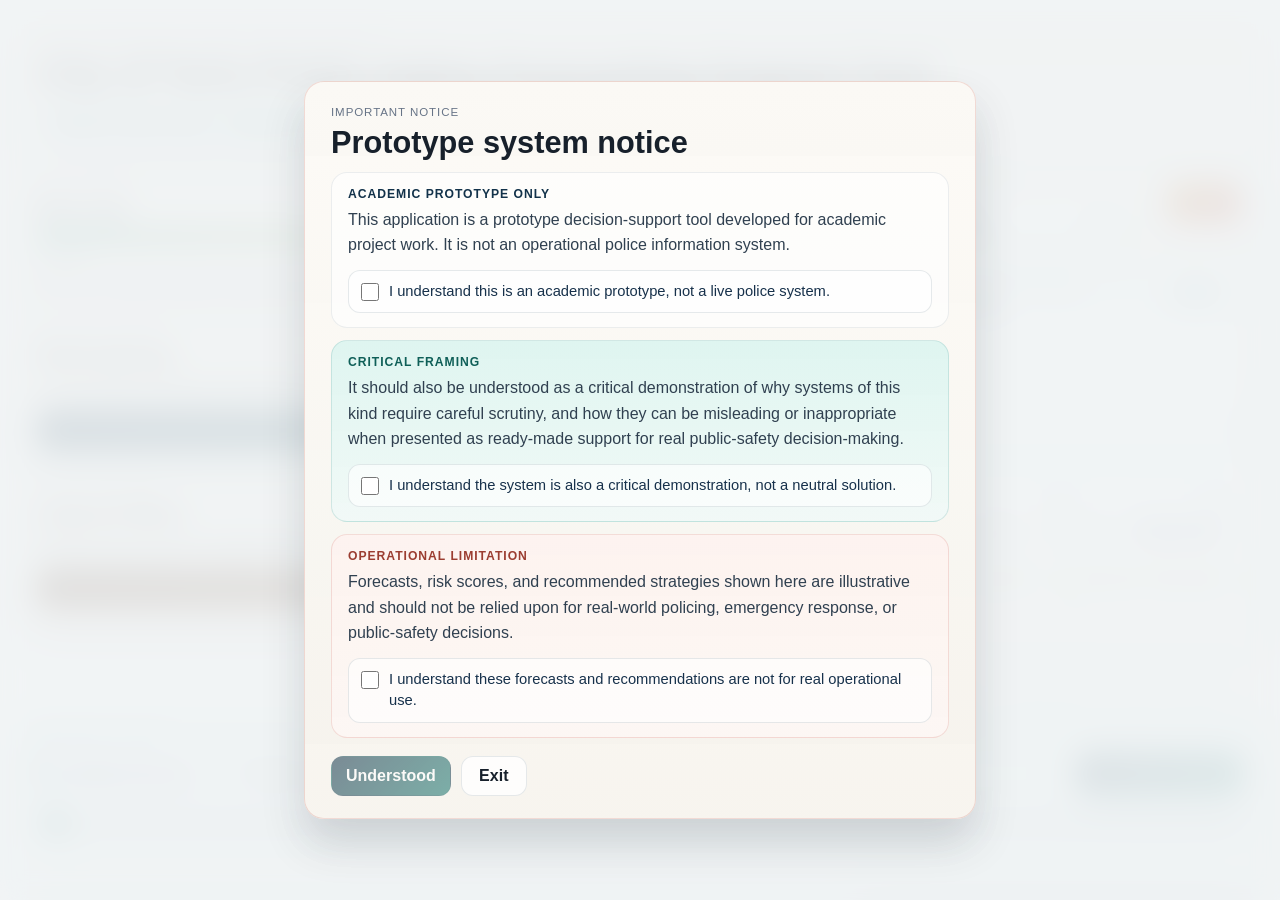
==== commit 33927162: "Zoom out default Tartu map view" ====
--- a/index.html
+++ b/index.html
@@ -12,7 +12,7 @@
       <svg
         id="mapSvg"
         class="map-svg"
-        viewBox="0 190 1220 1040"
+        viewBox="-230 -150 1760 1500"
         aria-label="City of Tartu public safety forecasting support tool"
         role="img"
       >
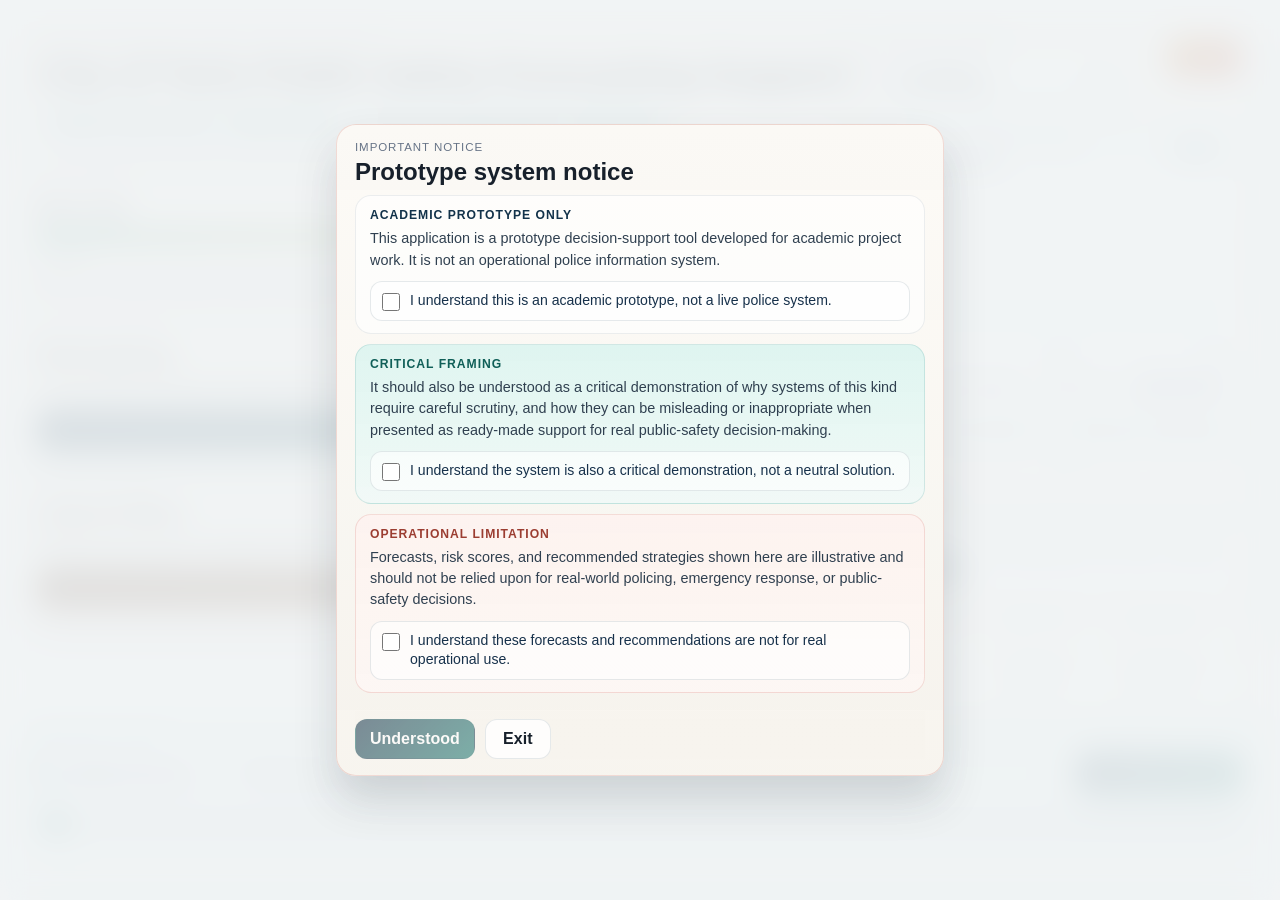
==== commit b108f24f: "Adjust main layout and map default view" ====
--- a/index.html
+++ b/index.html
@@ -12,7 +12,7 @@
       <svg
         id="mapSvg"
         class="map-svg"
-        viewBox="-230 -150 1760 1500"
+        viewBox="10 150 1400 1193"
         aria-label="City of Tartu public safety forecasting support tool"
         role="img"
       >
--- a/app.css
+++ b/app.css
@@ -116,7 +116,7 @@
   display: flex;
   flex-direction: column;
   justify-content: flex-start;
-  min-height: calc(100vh - 40px);
+  min-height: auto;
   gap: 8px;
 }
 
@@ -248,7 +248,7 @@
   width: min(380px, 28vw);
   display: flex;
   flex-direction: column;
-  justify-content: flex-end;
+  justify-content: flex-start;
   gap: 10px;
 }
 
@@ -268,7 +268,7 @@
   flex: 0 0 auto;
   width: 100%;
   align-self: stretch;
-  margin-top: auto;
+  margin-top: 0;
   padding: 14px 16px;
 }
 
@@ -1053,36 +1053,42 @@
   z-index: 7;
   display: grid;
   place-items: center;
-  padding: 24px;
+  padding: 16px;
   background: rgba(240, 244, 246, 0.76);
   backdrop-filter: blur(12px);
 }
 
 .startup-card {
-  width: min(42rem, calc(100vw - 48px));
-  padding: 24px 26px 22px;
+  width: min(38rem, calc(100vw - 32px));
+  max-height: min(90vh, 760px);
+  overflow: auto;
+  display: flex;
+  flex-direction: column;
+  padding: 18px 20px 18px;
   border-radius: 20px;
   border: 1px solid rgba(194, 76, 61, 0.18);
   background: linear-gradient(180deg, rgba(252, 250, 246, 0.99), rgba(247, 244, 238, 0.97));
   box-shadow: 0 24px 44px rgba(17, 30, 43, 0.16);
+  overscroll-behavior: contain;
 }
 
 .startup-card h2 {
-  margin: 8px 0 12px;
-  font-size: clamp(1.6rem, 2.4vw, 2rem);
+  margin: 6px 0 10px;
+  font-size: clamp(1.4rem, 2vw, 1.85rem);
   line-height: 1.08;
 }
 
 .startup-card p {
   margin: 0;
   color: #304050;
-  line-height: 1.6;
+  font-size: 0.95rem;
+  line-height: 1.48;
 }
 
 .startup-intro,
 .startup-emphasis,
 .startup-warning-block {
-  padding: 14px 16px;
+  padding: 12px 14px;
   border-radius: 16px;
 }
 
@@ -1092,13 +1098,13 @@
 }
 
 .startup-emphasis {
-  margin-top: 12px;
+  margin-top: 10px;
   border: 1px solid rgba(19, 123, 114, 0.14);
   background: linear-gradient(180deg, rgba(220, 244, 240, 0.92), rgba(240, 249, 247, 0.90));
 }
 
 .startup-warning-block {
-  margin-top: 12px;
+  margin-top: 10px;
   border: 1px solid rgba(194, 76, 61, 0.16);
   background: linear-gradient(180deg, rgba(253, 242, 239, 0.94), rgba(252, 247, 244, 0.92));
 }
@@ -1128,14 +1134,14 @@
   display: flex;
   align-items: flex-start;
   gap: 10px;
-  margin-top: 12px;
-  padding: 10px 12px;
+  margin-top: 10px;
+  padding: 9px 11px;
   border-radius: 12px;
   background: rgba(255, 255, 255, 0.62);
   border: 1px solid rgba(18, 50, 74, 0.10);
   color: #17314b;
-  font-size: 0.92rem;
-  line-height: 1.45;
+  font-size: 0.88rem;
+  line-height: 1.38;
   cursor: pointer;
 }
 
@@ -1155,7 +1161,11 @@
   display: flex;
   align-items: center;
   gap: 10px;
-  margin-top: 18px;
+  position: sticky;
+  bottom: 0;
+  margin-top: 14px;
+  padding-top: 12px;
+  background: linear-gradient(180deg, rgba(247, 244, 238, 0), rgba(247, 244, 238, 0.92) 28%, rgba(247, 244, 238, 0.98));
 }
 
 #startupAccept:disabled {
@@ -1325,3 +1335,18 @@
     bottom: 140px;
   }
 }
+
+@media (max-height: 900px) {
+  .startup-card {
+    max-height: 92vh;
+    padding: 16px 18px 16px;
+  }
+
+  .startup-card h2 {
+    font-size: 1.5rem;
+  }
+
+  .startup-card p {
+    font-size: 0.9rem;
+  }
+}
